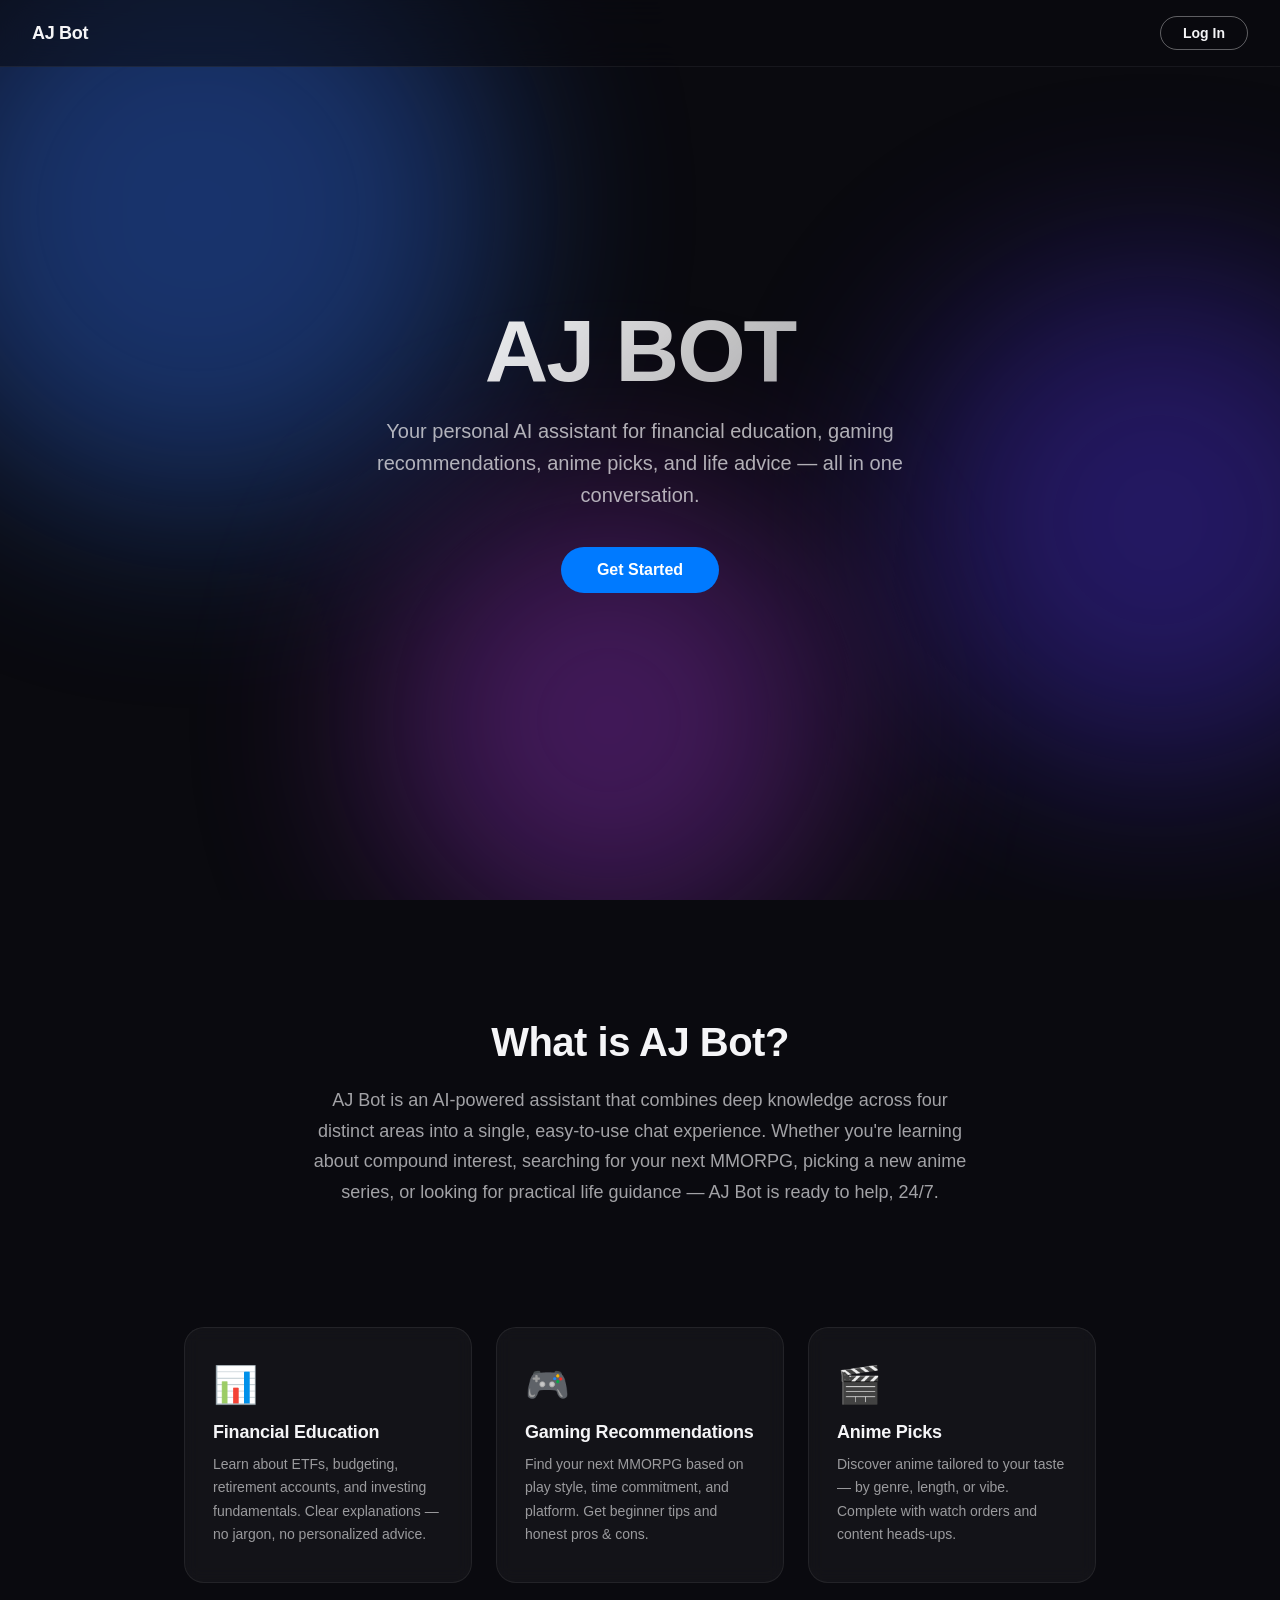
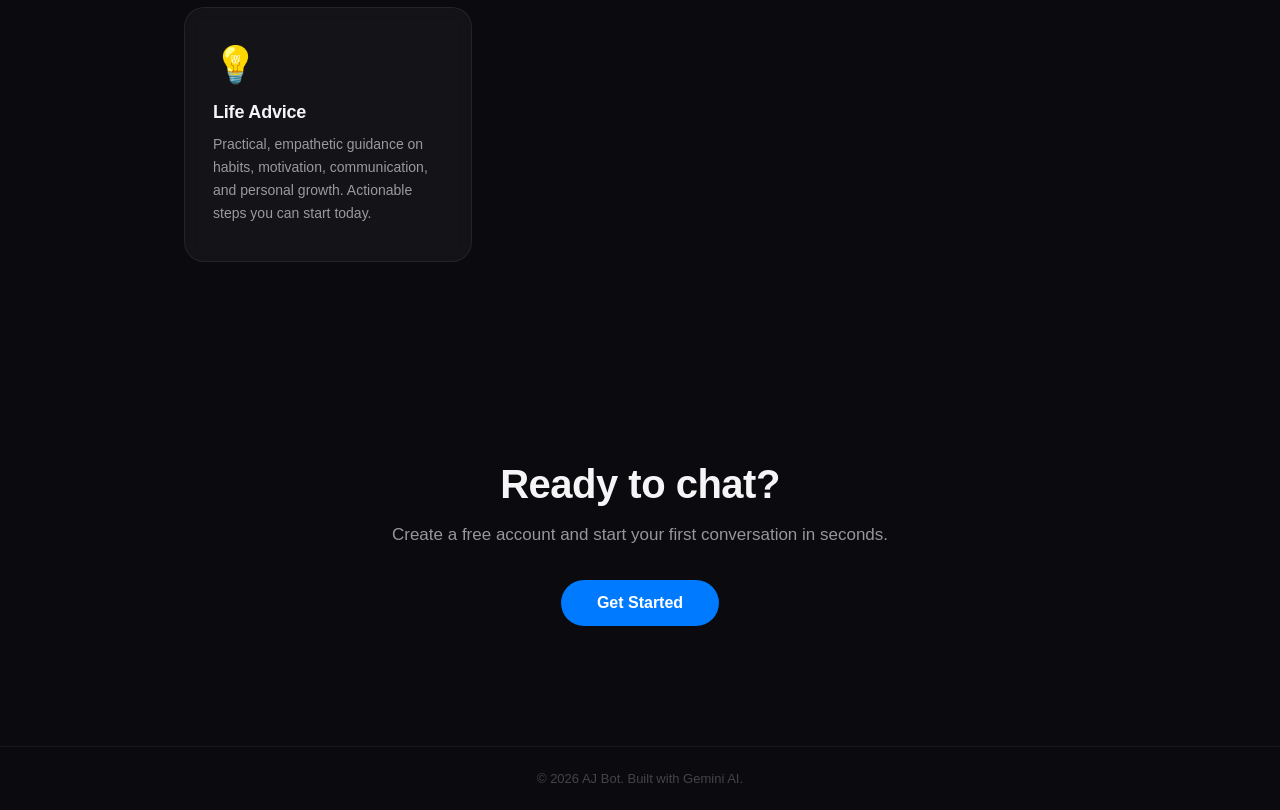
==== index.html @ cd3636cd "New web frontpage, login, and chat UI" ====
<!DOCTYPE html>
<html lang="en">
<head>
    <meta charset="UTF-8">
    <meta name="viewport" content="width=device-width, initial-scale=1.0">
    <title>AJ Bot — Your AI Assistant</title>
    <link rel="stylesheet" href="landing.css">
</head>
<body>

    <!-- ── Gradient blur backdrop (color shifts on scroll) ──── -->
    <div class="hero-blur" id="hero-blur" aria-hidden="true">
        <div class="blob blob-1"></div>
        <div class="blob blob-2"></div>
        <div class="blob blob-3"></div>
    </div>

    <!-- ── Fixed Navigation ─────────────────────────────────── -->
    <nav class="nav" id="nav">
        <a href="index.html" class="nav-brand">AJ Bot</a>
        <a href="web.html" class="nav-login">Log In</a>
    </nav>

    <!-- ── Hero Section ─────────────────────────────────────── -->
    <section class="hero">
        <div class="hero-content">
            <h1 class="hero-title">AJ BOT</h1>
            <p class="hero-subtitle">
                Your personal AI assistant for financial education, gaming recommendations,
                anime picks, and life advice — all in one conversation.
            </p>
            <a href="web.html" class="btn-primary">Get Started</a>
        </div>
        <div class="scroll-hint" id="scroll-hint">
            <span>Scroll to explore</span>
            <svg viewBox="0 0 24 24" width="20" height="20" fill="none" stroke="currentColor" stroke-width="2" stroke-linecap="round" stroke-linejoin="round">
                <polyline points="6 9 12 15 18 9"></polyline>
            </svg>
        </div>
    </section>

    <!-- ── Overview Section ─────────────────────────────────── -->
    <section class="overview reveal">
        <h2>What is AJ Bot?</h2>
        <p>
            AJ Bot is an AI-powered assistant that combines deep knowledge across four
            distinct areas into a single, easy-to-use chat experience. Whether you're
            learning about compound interest, searching for your next MMORPG, picking a
            new anime series, or looking for practical life guidance — AJ Bot is ready
            to help, 24/7.
        </p>
    </section>

    <!-- ── Features Section ─────────────────────────────────── -->
    <section class="features">
        <div class="feature-card reveal">
            <div class="feature-icon">📊</div>
            <h3>Financial Education</h3>
            <p>
                Learn about ETFs, budgeting, retirement accounts, and investing 
                fundamentals. Clear explanations — no jargon, no personalized advice.
            </p>
        </div>

        <div class="feature-card reveal">
            <div class="feature-icon">🎮</div>
            <h3>Gaming Recommendations</h3>
            <p>
                Find your next MMORPG based on play style, time commitment, and 
                platform. Get beginner tips and honest pros & cons.
            </p>
        </div>

        <div class="feature-card reveal">
            <div class="feature-icon">🎬</div>
            <h3>Anime Picks</h3>
            <p>
                Discover anime tailored to your taste — by genre, length, or vibe. 
                Complete with watch orders and content heads-ups.
            </p>
        </div>

        <div class="feature-card reveal">
            <div class="feature-icon">💡</div>
            <h3>Life Advice</h3>
            <p>
                Practical, empathetic guidance on habits, motivation, communication,
                and personal growth. Actionable steps you can start today.
            </p>
        </div>
    </section>

    <!-- ── Call to Action ───────────────────────────────────── -->
    <section class="cta reveal">
        <h2>Ready to chat?</h2>
        <p>Create a free account and start your first conversation in seconds.</p>
        <a href="web.html" class="btn-primary">Get Started</a>
    </section>

    <!-- ── Footer ───────────────────────────────────────────── -->
    <footer class="footer">
        <p>&copy; 2026 AJ Bot. Built with Gemini AI.</p>
    </footer>

    <script src="landing.js"></script>
</body>
</html>
---- landing.css ----
/* ══════════════════════════════════════════════════════
   AJ BOT — Landing Page Styles
   Always-dark, blurred gradient hero, scroll-reveal
   ══════════════════════════════════════════════════════ */

/* ── Reset & Base ─────────────────────────────────── */
*, *::before, *::after {
    margin: 0;
    padding: 0;
    box-sizing: border-box;
}

html {
    scroll-behavior: smooth;
}

body {
    font-family: -apple-system, BlinkMacSystemFont, "SF Pro Display",
                 "Segoe UI", Roboto, Helvetica, Arial, sans-serif;
    background: #0a0a0f;
    color: #f5f5f7;
    -webkit-font-smoothing: antialiased;
    overflow-x: hidden;
}

a {
    text-decoration: none;
    color: inherit;
}

/* ══════════════════════════════════════════════════════
   GRADIENT BLUR BACKDROP
   Three soft blobs behind the page — hue shifts on scroll
   ══════════════════════════════════════════════════════ */
.hero-blur {
    position: fixed;
    inset: 0;
    z-index: 0;
    overflow: hidden;
    pointer-events: none;
}

.blob {
    position: absolute;
    border-radius: 50%;
    filter: blur(100px);
    opacity: 0.45;
    will-change: background;
    transition: background 0.6s ease;
}

.blob-1 {
    width: 600px;
    height: 600px;
    top: -10%;
    left: -8%;
    background: hsl(var(--hue-1, 220), 72%, 52%);
}

.blob-2 {
    width: 500px;
    height: 500px;
    top: 30%;
    right: -10%;
    background: hsl(var(--hue-2, 250), 65%, 48%);
}

.blob-3 {
    width: 450px;
    height: 450px;
    bottom: -5%;
    left: 30%;
    background: hsl(var(--hue-3, 280), 60%, 45%);
}

/* ══════════════════════════════════════════════════════
   NAVIGATION (glass bar, fixed top)
   ══════════════════════════════════════════════════════ */
.nav {
    position: fixed;
    top: 0;
    left: 0;
    right: 0;
    z-index: 200;
    display: flex;
    align-items: center;
    justify-content: space-between;
    padding: 16px 32px;
    background: rgba(10, 10, 15, 0.55);
    backdrop-filter: blur(16px);
    -webkit-backdrop-filter: blur(16px);
    border-bottom: 1px solid rgba(255, 255, 255, 0.06);
    transition: background 0.3s;
}

.nav-brand {
    font-size: 18px;
    font-weight: 700;
    letter-spacing: -0.3px;
}

.nav-login {
    font-size: 14px;
    font-weight: 600;
    padding: 8px 22px;
    border-radius: 980px;        /* Apple-style full-round pill */
    border: 1.5px solid rgba(255, 255, 255, 0.35);
    transition: background 0.25s, border-color 0.25s, color 0.25s;
}

.nav-login:hover {
    background: #007aff;
    border-color: #007aff;
    color: #fff;
}

/* ══════════════════════════════════════════════════════
   HERO SECTION (full viewport)
   ══════════════════════════════════════════════════════ */
.hero {
    position: relative;
    z-index: 1;
    height: 100vh;
    display: flex;
    flex-direction: column;
    align-items: center;
    justify-content: center;
    text-align: center;
    padding: 0 24px;
}

.hero-content {
    max-width: 680px;
}

.hero-title {
    font-size: clamp(48px, 10vw, 88px);
    font-weight: 800;
    letter-spacing: -2px;
    line-height: 1;
    background: linear-gradient(135deg, #ffffff 0%, rgba(255,255,255,0.6) 100%);
    -webkit-background-clip: text;
    -webkit-text-fill-color: transparent;
    background-clip: text;
    margin-bottom: 20px;
}

.hero-subtitle {
    font-size: clamp(16px, 2.2vw, 20px);
    line-height: 1.6;
    color: rgba(245, 245, 247, 0.7);
    max-width: 540px;
    margin: 0 auto 36px;
}

/* Primary CTA button (used in hero + cta section) */
.btn-primary {
    display: inline-block;
    padding: 14px 36px;
    font-size: 16px;
    font-weight: 600;
    font-family: inherit;
    color: #fff;
    background: #007aff;
    border: none;
    border-radius: 980px;
    cursor: pointer;
    transition: background 0.25s, transform 0.2s, box-shadow 0.25s;
}

.btn-primary:hover {
    background: #0066d6;
    box-shadow: 0 4px 20px rgba(0, 122, 255, 0.35);
    transform: translateY(-1px);
}

.btn-primary:active {
    transform: translateY(0) scale(0.97);
}

/* Scroll hint at bottom of hero */
.scroll-hint {
    position: absolute;
    bottom: 36px;
    display: flex;
    flex-direction: column;
    align-items: center;
    gap: 6px;
    color: rgba(245, 245, 247, 0.35);
    font-size: 13px;
    animation: float 2.5s ease-in-out infinite;
}

@keyframes float {
    0%, 100% { transform: translateY(0); }
    50%      { transform: translateY(6px); }
}

/* ══════════════════════════════════════════════════════
   OVERVIEW SECTION
   ══════════════════════════════════════════════════════ */
.overview {
    position: relative;
    z-index: 1;
    max-width: 720px;
    margin: 0 auto;
    padding: 120px 24px 80px;
    text-align: center;
}

.overview h2 {
    font-size: clamp(28px, 4vw, 40px);
    font-weight: 700;
    letter-spacing: -0.5px;
    margin-bottom: 20px;
}

.overview p {
    font-size: clamp(15px, 1.8vw, 18px);
    line-height: 1.7;
    color: rgba(245, 245, 247, 0.65);
}

/* ══════════════════════════════════════════════════════
   FEATURES GRID
   ══════════════════════════════════════════════════════ */
.features {
    position: relative;
    z-index: 1;
    max-width: 960px;
    margin: 0 auto;
    padding: 40px 24px 100px;
    display: grid;
    grid-template-columns: repeat(auto-fit, minmax(240px, 1fr));
    gap: 24px;
}

.feature-card {
    background: rgba(255, 255, 255, 0.04);
    border: 1px solid rgba(255, 255, 255, 0.07);
    border-radius: 20px;
    padding: 36px 28px;
    backdrop-filter: blur(8px);
    -webkit-backdrop-filter: blur(8px);
    transition: transform 0.3s, box-shadow 0.3s, border-color 0.3s;
}

.feature-card:hover {
    transform: translateY(-4px);
    box-shadow: 0 8px 32px rgba(0, 0, 0, 0.25);
    border-color: rgba(255, 255, 255, 0.12);
}

.feature-icon {
    font-size: 36px;
    margin-bottom: 16px;
}

.feature-card h3 {
    font-size: 18px;
    font-weight: 600;
    margin-bottom: 10px;
    letter-spacing: -0.2px;
}

.feature-card p {
    font-size: 14px;
    line-height: 1.65;
    color: rgba(245, 245, 247, 0.6);
}

/* ══════════════════════════════════════════════════════
   CALL-TO-ACTION SECTION
   ══════════════════════════════════════════════════════ */
.cta {
    position: relative;
    z-index: 1;
    text-align: center;
    padding: 100px 24px 120px;
    max-width: 600px;
    margin: 0 auto;
}

.cta h2 {
    font-size: clamp(28px, 4vw, 40px);
    font-weight: 700;
    letter-spacing: -0.5px;
    margin-bottom: 14px;
}

.cta p {
    font-size: 17px;
    color: rgba(245, 245, 247, 0.6);
    margin-bottom: 32px;
    line-height: 1.6;
}

/* ══════════════════════════════════════════════════════
   FOOTER
   ══════════════════════════════════════════════════════ */
.footer {
    position: relative;
    z-index: 1;
    text-align: center;
    padding: 24px;
    font-size: 13px;
    color: rgba(245, 245, 247, 0.25);
    border-top: 1px solid rgba(255, 255, 255, 0.05);
}

/* ══════════════════════════════════════════════════════
   SCROLL-REVEAL ANIMATIONS
   ══════════════════════════════════════════════════════ */
.reveal {
    opacity: 0;
    transform: translateY(32px);
    transition: opacity 0.7s cubic-bezier(0.16, 1, 0.3, 1),
                transform 0.7s cubic-bezier(0.16, 1, 0.3, 1);
}

.reveal.in-view {
    opacity: 1;
    transform: translateY(0);
}

/* Stagger feature cards */
.feature-card.reveal:nth-child(2) { transition-delay: 0.1s; }
.feature-card.reveal:nth-child(3) { transition-delay: 0.2s; }
.feature-card.reveal:nth-child(4) { transition-delay: 0.3s; }

/* ══════════════════════════════════════════════════════
   RESPONSIVE
   ══════════════════════════════════════════════════════ */
@media (max-width: 768px) {
    .nav {
        padding: 14px 20px;
    }

    .features {
        grid-template-columns: 1fr;
        max-width: 420px;
    }

    .scroll-hint {
        bottom: 24px;
    }
}

@media (max-width: 480px) {
    .hero-title {
        letter-spacing: -1px;
    }

    .nav-login {
        padding: 7px 18px;
        font-size: 13px;
    }
}
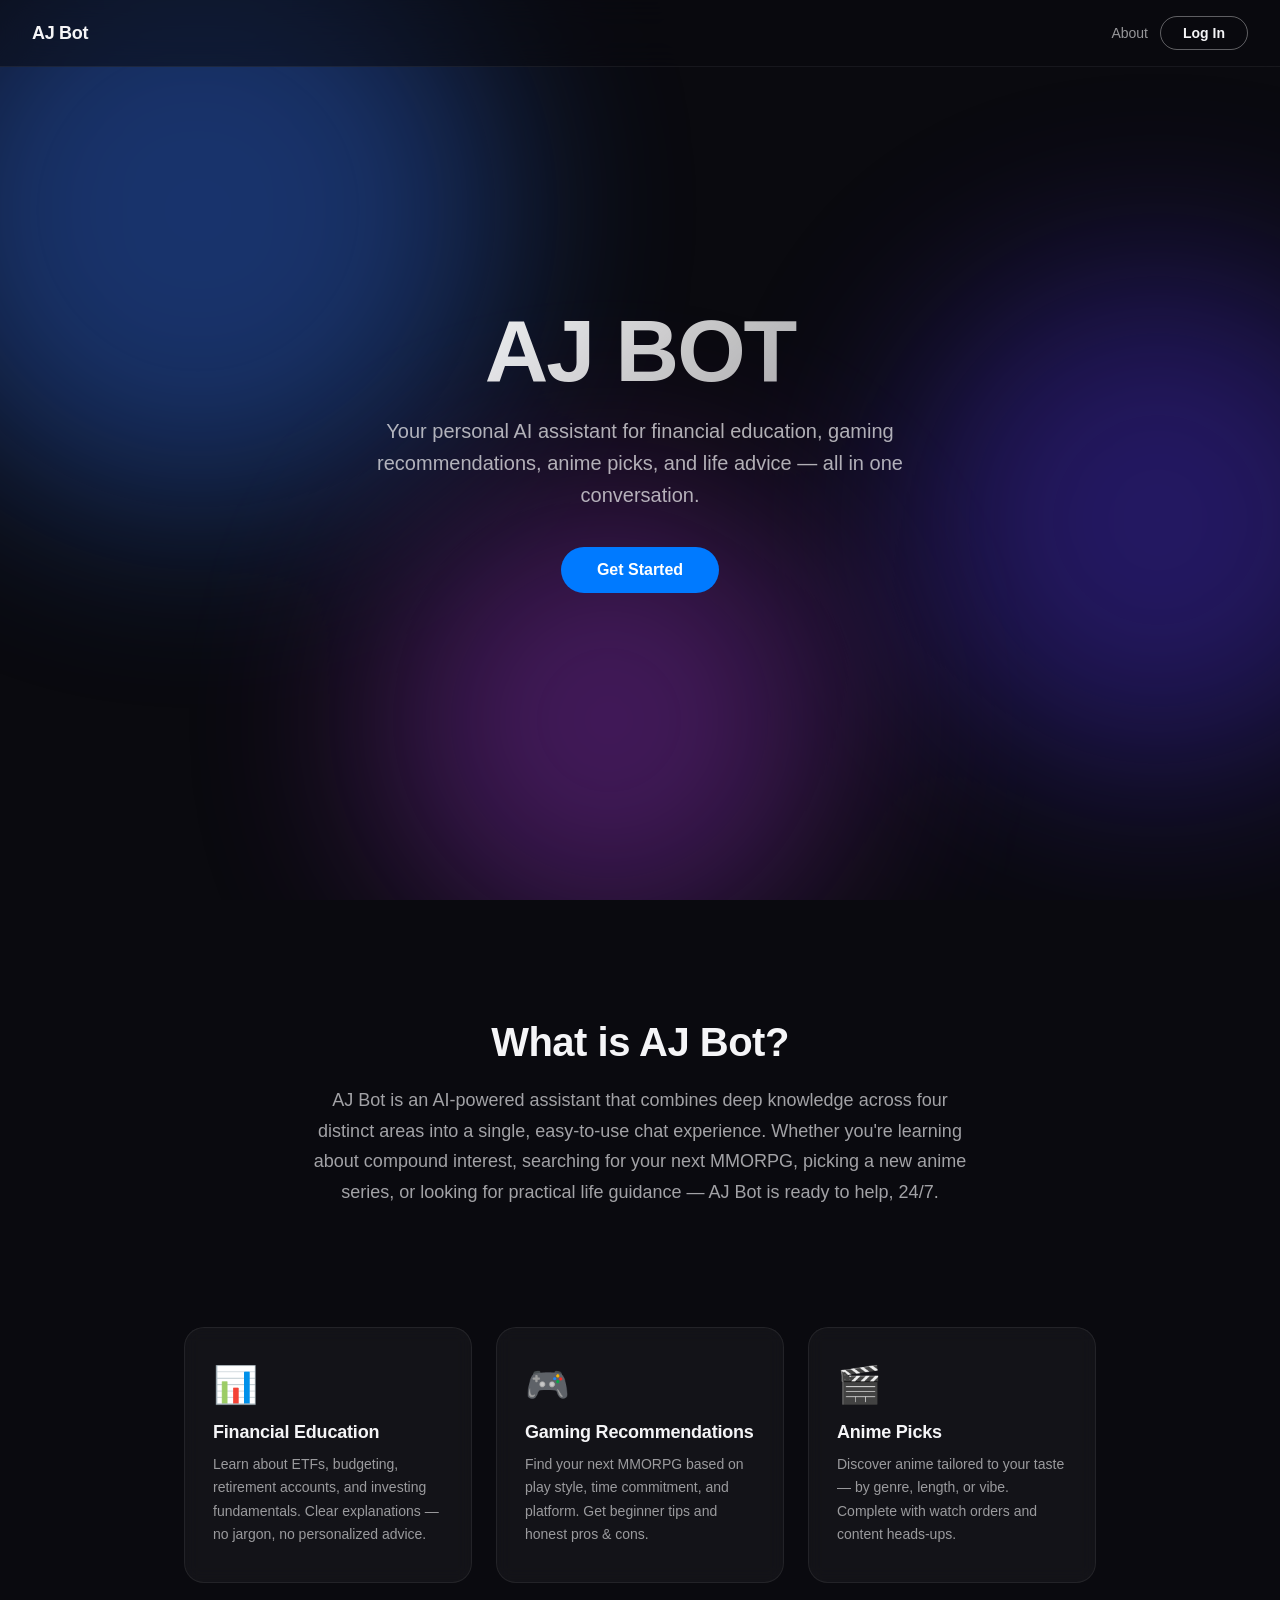
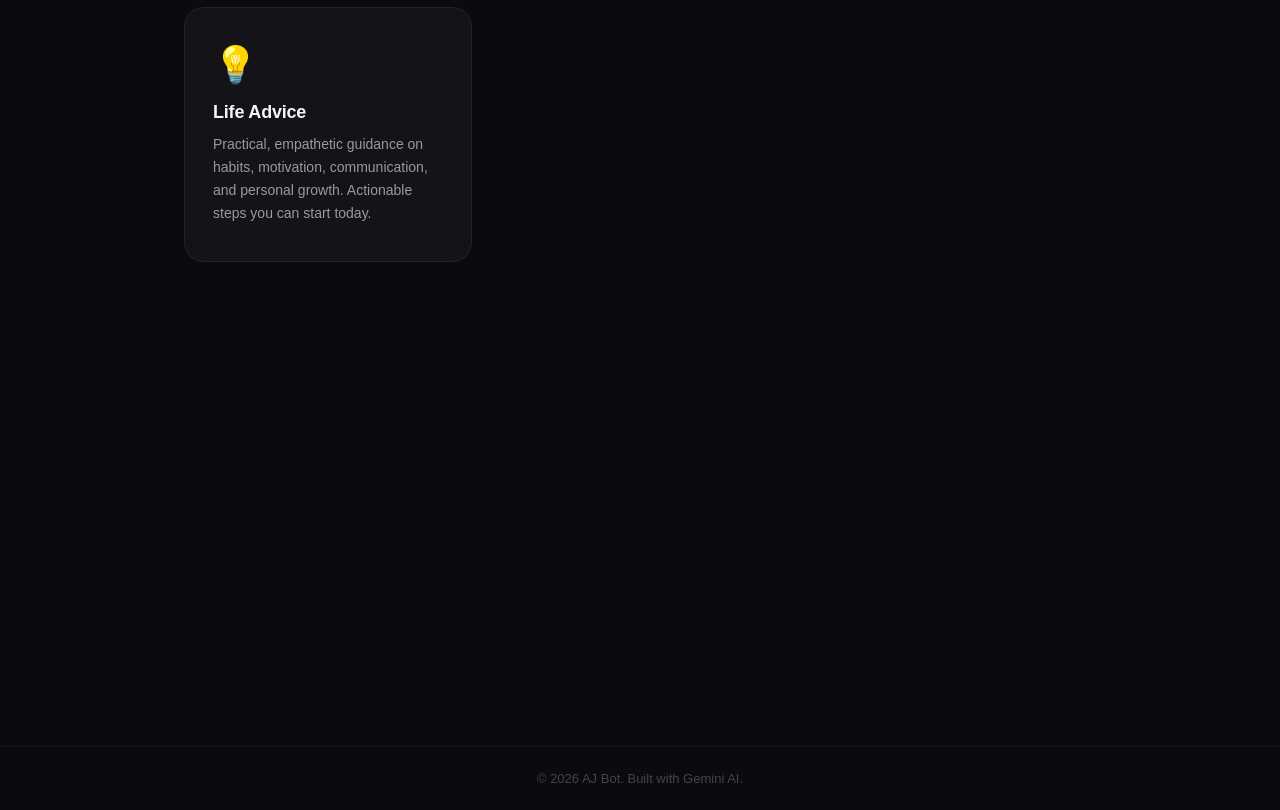
==== commit a770863d: "Applied info button for chatbot and homescreen to know who I am." ====
--- a/index.html
+++ b/index.html
@@ -18,7 +18,10 @@
     <!-- ── Fixed Navigation ─────────────────────────────────── -->
     <nav class="nav" id="nav">
         <a href="index.html" class="nav-brand">AJ Bot</a>
-        <a href="web.html" class="nav-login">Log In</a>
+        <div class="nav-actions">
+            <a href="about.html" class="nav-about" title="About AJ Bot">About</a>
+            <a href="web.html" class="nav-login">Log In</a>
+        </div>
     </nav>
 
     <!-- ── Hero Section ─────────────────────────────────────── -->
--- a/landing.css
+++ b/landing.css
@@ -99,6 +99,23 @@
     letter-spacing: -0.3px;
 }
 
+.nav-actions {
+    display: flex;
+    align-items: center;
+    gap: 12px;
+}
+
+.nav-about {
+    font-size: 14px;
+    font-weight: 500;
+    color: rgba(245, 245, 247, 0.6);
+    transition: color 0.2s;
+}
+
+.nav-about:hover {
+    color: #f5f5f7;
+}
+
 .nav-login {
     font-size: 14px;
     font-weight: 600;
